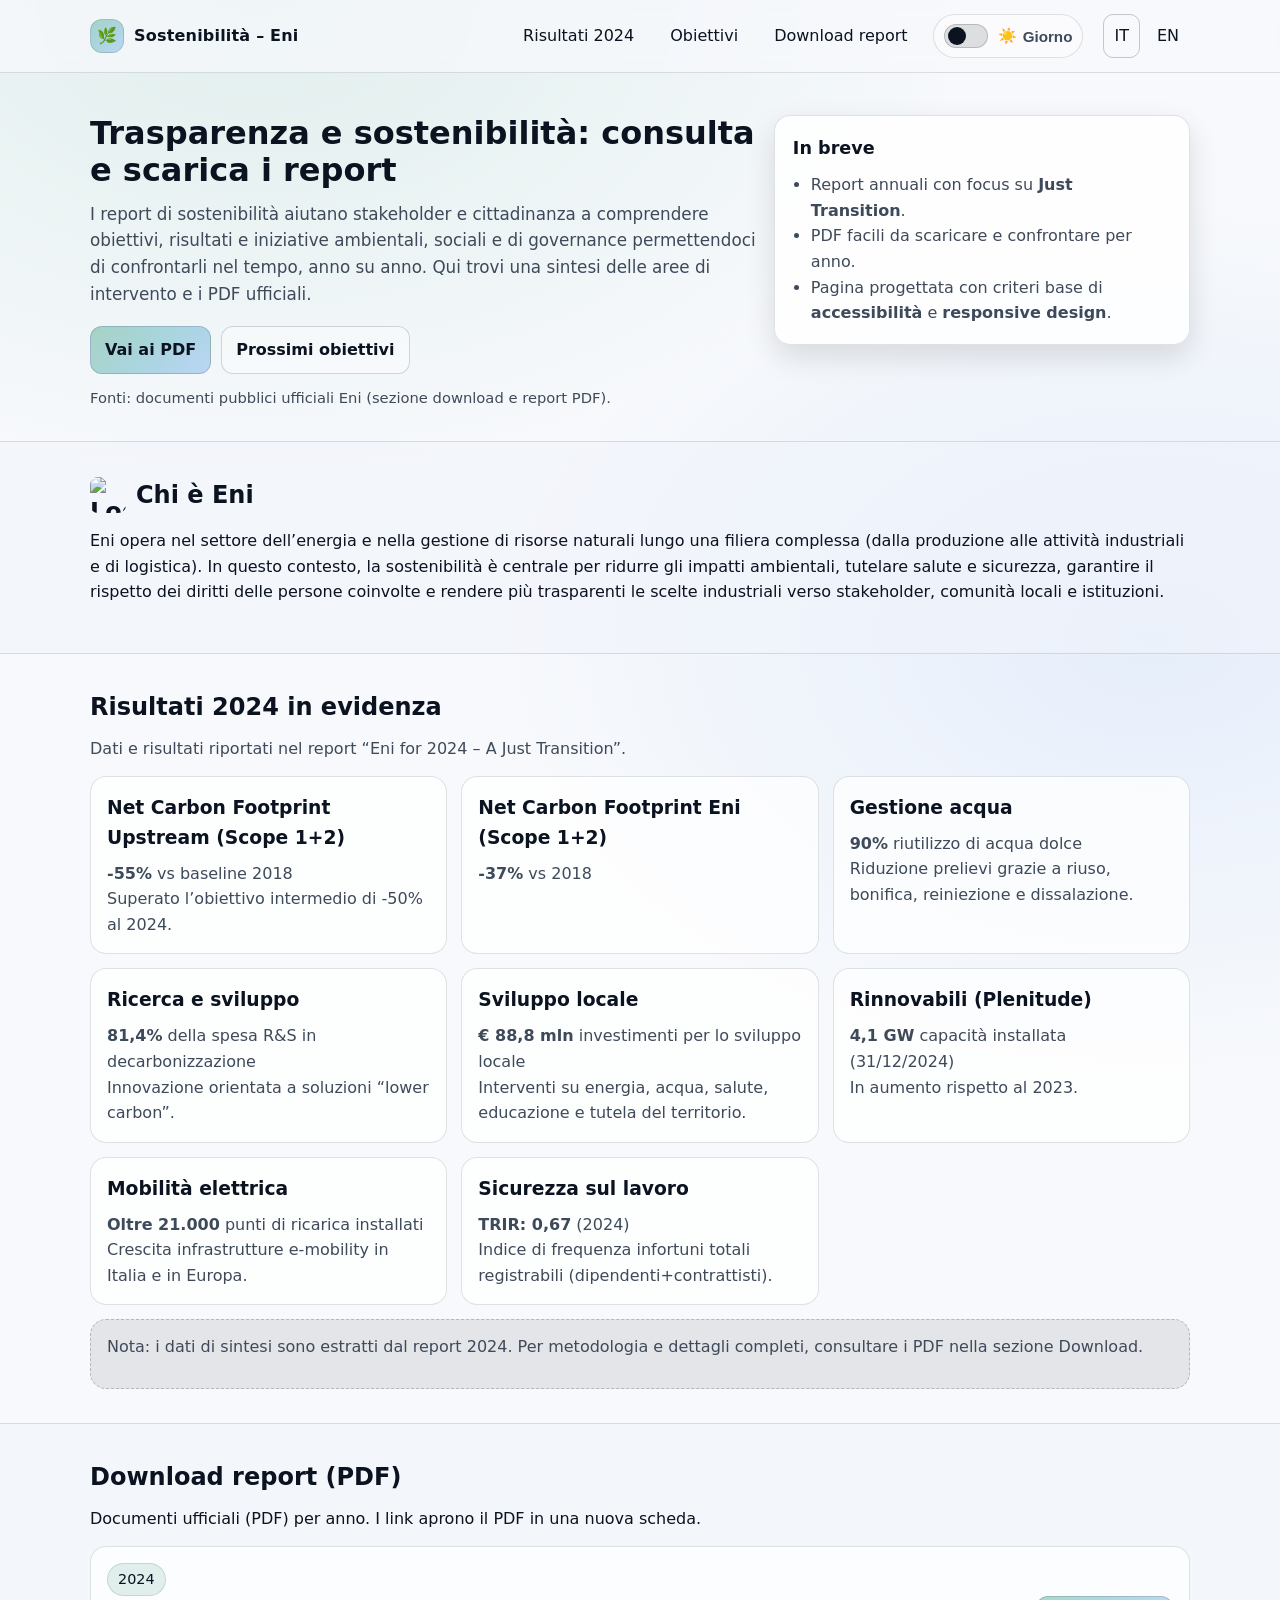
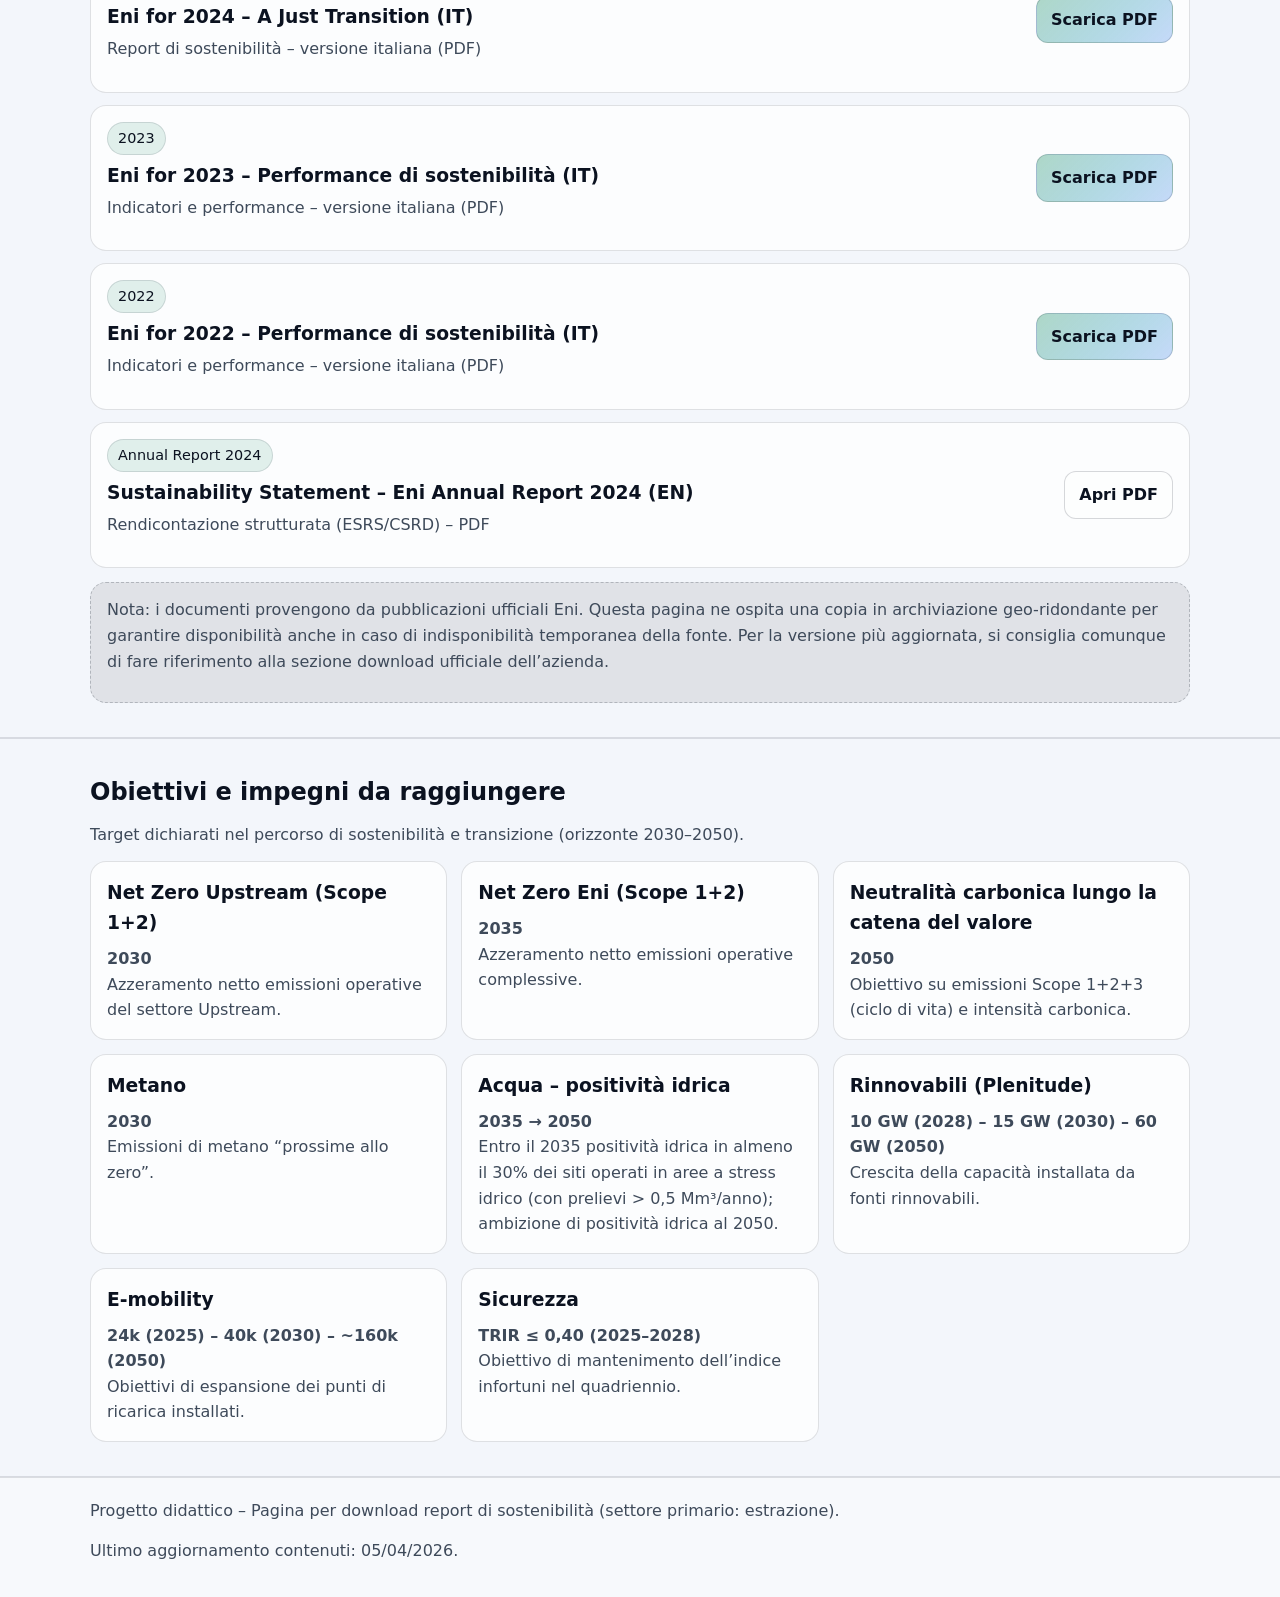
==== index.html @ 9a31310b "Update index.html" ====
<!doctype html>
<html lang="it">
<head>
  <meta charset="utf-8" />
  <meta name="viewport" content="width=device-width, initial-scale=1" />

  <title>Report di sostenibilità – Eni (download)</title>
  <meta name="description" content="Pagina informativa per conoscere le iniziative di sostenibilità e scaricare i report ufficiali (PDF) di Eni." />

  <link rel="stylesheet" href="styles.css" />
</head>

<body>
  <!-- Skip link: comodo per chi naviga da tastiera -->
  <a class="skip-link" href="#main-content">Vai al contenuto principale</a>

  <header class="site-header">
    <div class="container">
      <!-- Logo testuale -->
      <div class="brand" aria-label="Sito report di sostenibilità">
        <span class="brand__mark" aria-hidden="true">🌿</span>
        <span class="brand__name">Sostenibilità – Eni</span>
      </div>

      <!-- NavBar principale -->
      <nav class="nav" aria-label="Navigazione principale">
        <a href="#risultati-2024">Risultati 2024</a>
        <a href="#obiettivi">Obiettivi</a>
        <a href="#download">Download report</a>

        <!-- Theme switch (Day/Night) -->
        <button class="theme-switch"
                type="button"
                role="switch"
                aria-checked="false"
                aria-label="Attiva modalità scura">
          <span class="theme-switch__track" aria-hidden="true">
            <span class="theme-switch__thumb" aria-hidden="true"></span>
          </span>
          <span class="theme-switch__text">
            <span class="theme-switch__icon" aria-hidden="true">☀️</span>
            <span class="theme-switch__label">Giorno</span>
          </span>
        </button>

        <!-- Selettore lingua (hash aggiunto via JS) -->
        <span class="lang" aria-label="Selettore lingua">
          <a class="lang__link" href="index.html" lang="it" aria-current="page">IT</a>
          <a class="lang__link" href="en.html" lang="en">EN</a>
        </span>
      </nav>
    </div>
  </header>

  <main id="main-content">
    <!-- HERO: messaggio chiave + invito all’azione -->
    <section class="hero">
      <div class="container hero__grid">
        <div>
          <h1>Trasparenza e sostenibilità: consulta e scarica i report</h1>
          <p class="lead">
            I report di sostenibilità aiutano stakeholder e cittadinanza a comprendere obiettivi, risultati e
            iniziative ambientali, sociali e di governance permettendoci di confrontarli nel tempo, anno su anno.
            Qui trovi una sintesi delle aree di intervento e i PDF ufficiali.
          </p>

          <div class="hero__cta">
            <a class="button" href="#download">Vai ai PDF</a>
            <a class="button button--ghost" href="#obiettivi">Prossimi obiettivi</a>
          </div>

          <p class="fineprint">
            Fonti: documenti pubblici ufficiali Eni (sezione download e report PDF).
          </p>
        </div>

        <!-- Box di "highlight" con info sintetiche -->
        <aside class="hero__card" aria-label="In breve">
          <h2 class="h3">In breve</h2>
          <ul class="bullets">
            <li>Report annuali con focus su <strong>Just Transition</strong>.</li>
            <li>PDF facili da scaricare e confrontare per anno.</li>
            <li>Pagina progettata con criteri base di <strong>accessibilità</strong> e <strong>responsive design</strong>.</li>
          </ul>
        </aside>
      </div>
    </section>

    <!-- Sezione contesto -->
    <section id="contesto" class="section section--alt">
      <div class="container">
        <h2 class="section-title">
          <img class="eni-logo" src="https://sareport.blob.core.windows.net/reports/eni-logo.png" alt="Logo Eni" width="36" height="36" />
          <span>Chi è Eni</span>
        </h2>
        <p>
          Eni opera nel settore dell’energia e nella gestione di risorse naturali lungo una filiera complessa
          (dalla produzione alle attività industriali e di logistica). In questo contesto, la sostenibilità è
          centrale per ridurre gli impatti ambientali, tutelare salute e sicurezza, garantire il rispetto dei
          diritti delle persone coinvolte e rendere più trasparenti le scelte industriali verso stakeholder,
          comunità locali e istituzioni.
        </p>
      </div>
    </section>

    <!-- RISULTATI 2024 -->
    <section id="risultati-2024" class="section">
      <div class="container">
        <h2>Risultati 2024 in evidenza</h2>
        <p class="muted">
          Dati e risultati riportati nel report “Eni for 2024 – A Just Transition”.
        </p>

        <div class="grid">
          <article class="card">
            <h3>Net Carbon Footprint Upstream (Scope 1+2)</h3>
            <p><strong>-55%</strong> vs baseline 2018</p>
            <p class="muted">Superato l’obiettivo intermedio di -50% al 2024.</p>
          </article>

          <article class="card">
            <h3>Net Carbon Footprint Eni (Scope 1+2)</h3>
            <p><strong>-37%</strong> vs 2018</p>
          </article>

          <article class="card">
            <h3>Gestione acqua</h3>
            <p><strong>90%</strong> riutilizzo di acqua dolce</p>
            <p class="muted">Riduzione prelievi grazie a riuso, bonifica, reiniezione e dissalazione.</p>
          </article>

          <article class="card">
            <h3>Ricerca e sviluppo</h3>
            <p><strong>81,4%</strong> della spesa R&amp;S in decarbonizzazione</p>
            <p class="muted">Innovazione orientata a soluzioni “lower carbon”.</p>
          </article>

          <article class="card">
            <h3>Sviluppo locale</h3>
            <p><strong>€ 88,8 mln</strong> investimenti per lo sviluppo locale</p>
            <p class="muted">Interventi su energia, acqua, salute, educazione e tutela del territorio.</p>
          </article>

          <article class="card">
            <h3>Rinnovabili (Plenitude)</h3>
            <p><strong>4,1 GW</strong> capacità installata (31/12/2024)</p>
            <p class="muted">In aumento rispetto al 2023.</p>
          </article>

          <article class="card">
            <h3>Mobilità elettrica</h3>
            <p><strong>Oltre 21.000</strong> punti di ricarica installati</p>
            <p class="muted">Crescita infrastrutture e-mobility in Italia e in Europa.</p>
          </article>

          <article class="card">
            <h3>Sicurezza sul lavoro</h3>
            <p><strong>TRIR: 0,67</strong> (2024)</p>
            <p class="muted">Indice di frequenza infortuni totali registrabili (dipendenti+contrattisti).</p>
          </article>
        </div>

        <div class="note" role="note" aria-label="Nota fonte dati">
          <p>
            Nota: i dati di sintesi sono estratti dal report 2024. Per metodologia e dettagli completi, consultare i PDF nella sezione Download.
          </p>
        </div>
      </div>
    </section>

    <!-- DOWNLOAD -->
    <section id="download" class="section section--alt">
      <div class="container">
        <h2>Download report (PDF)</h2>
        <p>
          Documenti ufficiali (PDF) per anno. I link aprono il PDF in una nuova scheda.
        </p>

        <div class="downloads">
          <div class="download-item">
            <div class="download-item__meta">
              <span class="tag">2024</span>
              <h3>Eni for 2024 – A Just Transition (IT)</h3>
              <p class="muted">Report di sostenibilità – versione italiana (PDF)</p>
            </div>
            <a class="button" target="_blank" rel="noopener"
               aria-label="Scarica PDF: Eni for 2024 – A Just Transition (si apre in una nuova scheda)"
               href="https://sareport.blob.core.windows.net/reports/eni-for-2024-just-transition-ita.pdf">
              Scarica PDF
            </a>
          </div>

          <div class="download-item">
            <div class="download-item__meta">
              <span class="tag">2023</span>
              <h3>Eni for 2023 – Performance di sostenibilità (IT)</h3>
              <p class="muted">Indicatori e performance – versione italiana (PDF)</p>
            </div>
            <a class="button" target="_blank" rel="noopener"
               aria-label="Scarica PDF: Eni for 2023 – Performance di sostenibilità (si apre in una nuova scheda)"
               href="https://sareport.blob.core.windows.net/reports/eni-for-2023-performance-sostenibilita-ita.pdf">
              Scarica PDF
            </a>
          </div>

          <div class="download-item">
            <div class="download-item__meta">
              <span class="tag">2022</span>
              <h3>Eni for 2022 – Performance di sostenibilità (IT)</h3>
              <p class="muted">Indicatori e performance – versione italiana (PDF)</p>
            </div>
            <a class="button" target="_blank" rel="noopener"
               aria-label="Scarica PDF: Eni for 2022 – Performance di sostenibilità (si apre in una nuova scheda)"
               href="https://sareport.blob.core.windows.net/reports/eni-for-2022-performance-sostenibilita-ita-stampa.pdf">
              Scarica PDF
            </a>
          </div>

          <div class="download-item">
            <div class="download-item__meta">
              <span class="tag">Annual Report 2024</span>
              <h3>Sustainability Statement – Eni Annual Report 2024 (EN)</h3>
              <p class="muted">Rendicontazione strutturata (ESRS/CSRD) – PDF</p>
            </div>
            <a class="button button--ghost" target="_blank" rel="noopener"
               aria-label="Apri PDF: Sustainability Statement – Eni Annual Report 2024 (si apre in una nuova scheda)"
               href="https://sareport.blob.core.windows.net/reports/sustainability-eni-ar24.pdf">
              Apri PDF
            </a>
          </div>
        </div>

        <div class="note" role="note" aria-label="Nota sui documenti">
          <p>
            Nota: i documenti provengono da pubblicazioni ufficiali Eni. Questa pagina ne ospita una copia in archiviazione geo-ridondante
            per garantire disponibilità anche in caso di indisponibilità temporanea della fonte. Per la versione più aggiornata,
            si consiglia comunque di fare riferimento alla sezione download ufficiale dell’azienda.
          </p>
        </div>
      </div>
    </section>

    <!-- OBIETTIVI -->
    <section id="obiettivi" class="section section--alt">
      <div class="container">
        <h2>Obiettivi e impegni da raggiungere</h2>
        <p class="muted">
          Target dichiarati nel percorso di sostenibilità e transizione (orizzonte 2030–2050).
        </p>

        <div class="grid">
          <article class="card">
            <h3>Net Zero Upstream (Scope 1+2)</h3>
            <p><strong>2030</strong></p>
            <p class="muted">Azzeramento netto emissioni operative del settore Upstream.</p>
          </article>

          <article class="card">
            <h3>Net Zero Eni (Scope 1+2)</h3>
            <p><strong>2035</strong></p>
            <p class="muted">Azzeramento netto emissioni operative complessive.</p>
          </article>

          <article class="card">
            <h3>Neutralità carbonica lungo la catena del valore</h3>
            <p><strong>2050</strong></p>
            <p class="muted">Obiettivo su emissioni Scope 1+2+3 (ciclo di vita) e intensità carbonica.</p>
          </article>

          <article class="card">
            <h3>Metano</h3>
            <p><strong>2030</strong></p>
            <p class="muted">Emissioni di metano “prossime allo zero”.</p>
          </article>

          <article class="card">
            <h3>Acqua – positività idrica</h3>
            <p><strong>2035 → 2050</strong></p>
            <p class="muted">
              Entro il 2035 positività idrica in almeno il 30% dei siti operati in aree a stress idrico (con prelievi &gt; 0,5 Mm³/anno);
              ambizione di positività idrica al 2050.
            </p>
          </article>

          <article class="card">
            <h3>Rinnovabili (Plenitude)</h3>
            <p><strong>10 GW (2028) – 15 GW (2030) – 60 GW (2050)</strong></p>
            <p class="muted">Crescita della capacità installata da fonti rinnovabili.</p>
          </article>

          <article class="card">
            <h3>E-mobility</h3>
            <p><strong>24k (2025) – 40k (2030) – ~160k (2050)</strong></p>
            <p class="muted">Obiettivi di espansione dei punti di ricarica installati.</p>
          </article>

          <article class="card">
            <h3>Sicurezza</h3>
            <p><strong>TRIR ≤ 0,40 (2025–2028)</strong></p>
            <p class="muted">Obiettivo di mantenimento dell’indice infortuni nel quadriennio.</p>
          </article>
        </div>
      </div>
    </section>
  </main>

  <footer class="site-footer">
    <div class="container">
      <p>
        Progetto didattico – Pagina per download report di sostenibilità (settore primario: estrazione).
      </p>
      <p class="muted">
        Ultimo aggiornamento contenuti: 05/04/2026.
      </p>
    </div>
  </footer>

  <script>
    (function () {
      /* Keep same section when switching language */
      const hash = window.location.hash || "";
      const it = document.querySelector('.lang__link[lang="it"]');
      const en = document.querySelector('.lang__link[lang="en"]');
      if (it) it.href = "index.html" + hash;
      if (en) en.href = "en.html" + hash;

      /* Theme switch: system + override + persistence */
      const STORAGE_KEY = "theme";
      const root = document.documentElement;
      const btn = document.querySelector(".theme-switch");

      function prefersDark() {
        return window.matchMedia && window.matchMedia("(prefers-color-scheme: dark)").matches;
      }

      function setUI(isDark){
        if (!btn) return;
        btn.setAttribute("aria-checked", String(isDark));
        btn.setAttribute("aria-label", isDark ? "Attiva modalità chiara" : "Attiva modalità scura");
        const label = btn.querySelector(".theme-switch__label");
        const icon = btn.querySelector(".theme-switch__icon");
        if (label) label.textContent = isDark ? "Notte" : "Giorno";
        if (icon) icon.textContent = isDark ? "🌙" : "☀️";
      }

      function apply(theme){
        const isDark = theme === "dark";
        if (isDark) root.setAttribute("data-theme", "dark");
        else root.removeAttribute("data-theme");
        setUI(isDark);
      }

      const saved = localStorage.getItem(STORAGE_KEY);
      const initial = saved ? saved : (prefersDark() ? "dark" : "light");
      apply(initial);

      if (btn) {
        btn.addEventListener("click", function () {
          const nowDark = root.getAttribute("data-theme") === "dark";
          const next = nowDark ? "light" : "dark";
          localStorage.setItem(STORAGE_KEY, next);
          apply(next);
        });
      }

      if (window.matchMedia) {
        window.matchMedia("(prefers-color-scheme: dark)").addEventListener("change", () => {
          const manual = localStorage.getItem(STORAGE_KEY);
          if (!manual) apply(prefersDark() ? "dark" : "light");
        });
      }
    })();
  </script>
</body>
</html>
---- styles.css ----
/* =========================
   THEME TOKENS (LIGHT default)
   ========================= */
:root{
  /* Light theme */
  --bg: #f7f9fc;
  --panel: #ffffff;
  --panel-2: #f1f5fb;
  --text: #0b1220;
  --muted: #3e4a5a;
  --brand: #1b8f63;
  --brand-2: #1f6feb;
  --border: rgba(11,18,32,0.12);

  --radius: 16px;
  --shadow: 0 12px 30px rgba(0,0,0,0.12);
  --max: 1100px;

  color-scheme: light;
}

/* Dark theme override */
html[data-theme="dark"]{
  --bg: #0b0f14;
  --panel: #111825;
  --panel-2: #0f1520;
  --text: #e9eef5;
  --muted: #b7c2d0;
  --brand: #7ee2b8;
  --brand-2: #69b3ff;
  --border: rgba(255,255,255,0.10);

  --shadow: 0 12px 30px rgba(0,0,0,0.35);

  color-scheme: dark;
}

*{ box-sizing: border-box; }

html, body{
  margin: 0;
  padding: 0;
}

body{
  font-family: system-ui, -apple-system, Segoe UI, Roboto, Helvetica, Arial, "Apple Color Emoji","Segoe UI Emoji";
  background:
    radial-gradient(1200px 800px at 20% 0%, rgba(27,143,99,0.10), transparent 60%),
    radial-gradient(1200px 800px at 90% 20%, rgba(31,111,235,0.08), transparent 55%),
    var(--bg);
  color: var(--text);
  line-height: 1.6;
}

/* Dark-specific background */
html[data-theme="dark"] body{
  background:
    radial-gradient(1200px 800px at 20% 0%, rgba(126,226,184,0.12), transparent 60%),
    radial-gradient(1200px 800px at 90% 20%, rgba(105,179,255,0.10), transparent 55%),
    var(--bg);
}

a{
  color: inherit;
  text-decoration: none;
}

a:hover{
  text-decoration: underline;
}

/* Contenitore per centrare e dare respiro */
.container{
  width: min(100% - 32px, var(--max));
  margin: 0 auto;
}

/* =========================
   SKIP LINK
   ========================= */
.skip-link{
  position: absolute;
  left: -999px;
  top: 12px;
  background: var(--text);
  color: #000;
  padding: 10px 12px;
  border-radius: 10px;
  z-index: 9999;
}

.skip-link:focus{
  left: 12px;
}

/* =========================
   HEADER / NAV
   ========================= */
.site-header{
  position: sticky;
  top: 0;
  backdrop-filter: blur(10px);
  background: color-mix(in srgb, var(--bg) 72%, transparent);
  border-bottom: 1px solid var(--border);
  z-index: 10;
}

.site-header .container{
  display: flex;
  align-items: center;
  justify-content: space-between;
  padding: 14px 0;
  gap: 16px;
}

.brand{
  display: inline-flex;
  align-items: center;
  gap: 10px;
  font-weight: 700;
  letter-spacing: 0.2px;
}

.brand__mark{
  display: grid;
  place-items: center;
  width: 34px;
  height: 34px;
  border-radius: 12px;
  background: linear-gradient(
    135deg,
    color-mix(in srgb, var(--brand) 35%, transparent),
    color-mix(in srgb, var(--brand-2) 25%, transparent)
  );
  border: 1px solid var(--border);
}

.nav{
  display: flex;
  gap: 14px;
  flex-wrap: wrap;
  align-items: center;
}

.nav a{
  padding: 8px 10px;
  border-radius: 10px;
  border: 1px solid transparent;
}

.nav a:focus,
.nav a:hover{
  border-color: var(--border);
  text-decoration: none;
}

/* =========================
   LANGUAGE SWITCH (IT/EN)
   ========================= */
.lang{
  display: inline-flex;
  gap: 6px;
  margin-left: 6px;
}

.lang__link{
  padding: 8px 10px;
  border-radius: 10px;
  border: 1px solid transparent;
  text-decoration: none;
}

.lang__link:hover,
.lang__link:focus-visible{
  border-color: color-mix(in srgb, var(--text) 18%, transparent);
  text-decoration: none;
}

.lang__link[aria-current="page"]{
  border-color: color-mix(in srgb, var(--text) 22%, transparent);
}

/* =========================
   SECTION TITLE + ENI LOGO
   ========================= */
.section-title{
  display: inline-flex;
  align-items: center;
  gap: 10px;
}

.eni-logo{
  display: inline-block;
  width: 36px;
  height: 36px;
  object-fit: contain;
  border-radius: 8px; /* opzionale */
}

/* =========================
   HERO
   ========================= */
.hero{
  padding: 42px 0 18px;
}

.hero__grid{
  display: grid;
  gap: 18px;
  grid-template-columns: 1.6fr 1fr;
  align-items: start;
}

h1{
  font-size: clamp(1.8rem, 2.5vw, 2.5rem);
  line-height: 1.15;
  margin: 0 0 12px;
}

.lead{
  color: var(--muted);
  margin: 0 0 18px;
  font-size: 1.05rem;
}

.hero__cta{
  display: flex;
  gap: 10px;
  flex-wrap: wrap;
  margin: 0 0 12px;
}

.hero__card{
  background: color-mix(in srgb, var(--panel) 84%, transparent);
  border: 1px solid var(--border);
  border-radius: var(--radius);
  box-shadow: var(--shadow);
  padding: 18px;
}

.h3{
  font-size: 1.1rem;
  margin: 0 0 10px;
}

.bullets{
  margin: 0;
  padding-left: 18px;
  color: var(--muted);
}

.fineprint{
  color: var(--muted);
  font-size: 0.92rem;
}

/* =========================
   SEZIONI / GRIGLIE
   ========================= */
.section{
  padding: 34px 0;
}

.section--alt{
  background: color-mix(in srgb, var(--panel-2) 55%, transparent);
  border-top: 1px solid var(--border);
  border-bottom: 1px solid var(--border);
}

h2{
  margin: 0 0 10px;
  font-size: 1.5rem;
}

p{
  margin: 0 0 14px;
}

.grid{
  display: grid;
  gap: 14px;
  grid-template-columns: repeat(3, 1fr);
  margin-top: 14px;
}

.card{
  border-radius: var(--radius);
  border: 1px solid var(--border);
  background: color-mix(in srgb, var(--panel) 72%, transparent);
  padding: 16px;
}

.card h3{
  margin: 0 0 8px;
}

.card p{
  color: var(--muted);
  margin: 0;
}

/* =========================
   DOWNLOAD LIST
   ========================= */
.downloads{
  display: grid;
  gap: 12px;
  margin-top: 14px;
}

.download-item{
  display: flex;
  gap: 14px;
  justify-content: space-between;
  align-items: center;
  padding: 16px;
  border-radius: var(--radius);
  border: 1px solid var(--border);
  background: color-mix(in srgb, var(--panel) 72%, transparent);
}

.download-item__meta h3{
  margin: 6px 0 4px;
}

.muted{
  color: var(--muted);
}

.tag{
  display: inline-flex;
  align-items: center;
  padding: 4px 10px;
  border-radius: 999px;
  border: 1px solid var(--border);
  background: color-mix(in srgb, var(--brand) 12%, transparent);
  color: var(--text);
  font-size: 0.9rem;
}

.note{
  margin-top: 14px;
  padding: 14px 16px;
  border-radius: var(--radius);
  border: 1px dashed color-mix(in srgb, var(--text) 22%, transparent);
  color: var(--muted);
  background: color-mix(in srgb, #000 8%, transparent);
}

/* =========================
   BOTTONI
   ========================= */
.button{
  display: inline-flex;
  align-items: center;
  justify-content: center;
  padding: 10px 14px;
  border-radius: 12px;
  border: 1px solid color-mix(in srgb, var(--text) 16%, transparent);
  background: linear-gradient(
    135deg,
    color-mix(in srgb, var(--brand) 35%, transparent),
    color-mix(in srgb, var(--brand-2) 25%, transparent)
  );
  font-weight: 650;
  text-decoration: none;
}

.button:hover{
  text-decoration: none;
  border-color: color-mix(in srgb, var(--text) 28%, transparent);
}

.button--ghost{
  background: color-mix(in srgb, var(--panel) 40%, transparent);
}

/* =========================
   FOOTER
   ========================= */
.site-footer{
  border-top: 1px solid var(--border);
  padding: 20px 0;
  color: var(--muted);
}

/* =========================
   THEME SWITCH (Day/Night)
   ========================= */
.theme-switch{
  display: inline-flex;
  align-items: center;
  gap: 10px;
  padding: 6px 10px;
  border-radius: 999px;
  border: 1px solid var(--border);
  background: color-mix(in srgb, var(--panel) 45%, transparent);
  color: var(--text);
  cursor: pointer;
  user-select: none;
}

.theme-switch__track{
  width: 44px;
  height: 24px;
  border-radius: 999px;
  border: 1px solid color-mix(in srgb, var(--text) 18%, transparent);
  background: color-mix(in srgb, #000 12%, transparent);
  position: relative;
  flex: 0 0 auto;
}

.theme-switch__thumb{
  width: 18px;
  height: 18px;
  border-radius: 999px;
  position: absolute;
  top: 50%;
  left: 3px;
  transform: translateY(-50%);
  background: var(--text);
  transition: transform 180ms ease;
}

.theme-switch__text{
  display: inline-flex;
  align-items: center;
  gap: 6px;
  font-weight: 650;
  font-size: 0.95rem;
  white-space: nowrap;
}

.theme-switch__label{
  color: var(--muted);
}

/* Checked (Dark mode ON) */
.theme-switch[aria-checked="true"] .theme-switch__thumb{
  transform: translate(20px, -50%);
}

/* Focus ring */
.theme-switch:focus-visible{
  outline: 3px solid color-mix(in srgb, var(--brand) 60%, transparent);
  outline-offset: 3px;
}

/* =========================
   WCAG PATCH (AA / 2.2)
   ========================= */

/* Link riconoscibili nel testo (non solo al passaggio mouse) */
main a:not(.button):not(.brand):not(.nav a):not(.lang__link) {
  text-decoration: underline;
  text-underline-offset: 0.18em;
  text-decoration-thickness: 0.12em;
}

main a:not(.button):not(.brand):not(.nav a):not(.lang__link):hover {
  text-decoration-thickness: 0.16em;
}

/* Focus visibile e coerente: usa focus-visible */
:where(a, button, input, select, textarea, summary, [tabindex]:not([tabindex="-1"])):focus {
  outline: none;
}

:where(a, button, input, select, textarea, summary, [tabindex]:not([tabindex="-1"])):focus-visible {
  outline: 3px solid color-mix(in srgb, var(--brand) 70%, transparent);
  outline-offset: 3px;
}

.button:focus-visible,
.nav a:focus-visible,
.lang__link:focus-visible{
  outline-offset: 4px;
}

/* Navbar: hover/focus più evidente */
.nav a:hover,
.nav a:focus-visible{
  border-color: color-mix(in srgb, var(--text) 22%, transparent);
}

/* Skip link: più robusto sopra lo sticky header */
.skip-link:focus-visible{
  left: 12px;
  top: 12px;
  outline: 3px solid color-mix(in srgb, var(--brand) 70%, transparent);
  outline-offset: 2px;
}

/* Target size consigliato (WCAG 2.2) */
.nav a,
.button,
.lang__link,
.theme-switch{
  min-height: 44px;
}

/* Link dentro testo muted: resta riconoscibile */
.muted a{
  text-decoration: underline;
}

/* Anchor con header sticky */
section[id]{
  scroll-margin-top: 80px;
}

/* Riduci motion se l’utente lo chiede */
@media (prefers-reduced-motion: reduce){
  html:focus-within{
    scroll-behavior: auto;
  }
  *, *::before, *::after{
    animation-duration: 0.01ms !important;
    animation-iteration-count: 1 !important;
    transition-duration: 0.01ms !important;
  }
  .theme-switch__thumb{
    transition: none !important;
  }
}

/* =========================
   RESPONSIVE (existing)
   ========================= */
@media (max-width: 900px){
  .hero__grid{
    grid-template-columns: 1fr;
  }

  .grid{
    grid-template-columns: 1fr;
  }

  .download-item{
    flex-direction: column;
    align-items: stretch;
  }
}

/* =========================
   MOBILE HEADER TUNING
   ========================= */
@media (max-width: 600px){
  .site-header .container{
    padding: 10px 0;
    gap: 10px;
  }

  /* Brand più compatto */
  .brand__name{
    font-size: 0.98rem;
  }
  .brand__mark{
    width: 30px;
    height: 30px;
    border-radius: 10px;
  }

  /* NAV: una riga scrollabile */
  .nav{
    width: 100%;
    gap: 8px;
    flex-wrap: nowrap;
    overflow-x: auto;
    -webkit-overflow-scrolling: touch;
    padding-bottom: 6px;
  }

  .nav::-webkit-scrollbar{ height: 0; }

  .nav a{
    white-space: nowrap;
    padding: 10px 12px;
    border-radius: 999px;
    background: color-mix(in srgb, var(--panel) 55%, transparent);
    border-color: color-mix(in srgb, var(--text) 10%, transparent);
  }

  /* Switch tema e lingua */
  .theme-switch{
    padding: 6px 10px;
  }
  .theme-switch__text{
    font-size: 0.92rem;
  }

  .lang{
    margin-left: 0;
    gap: 6px;
  }

  .lang__link{
    padding: 10px 12px;
    border-radius: 999px;
    background: color-mix(in srgb, var(--panel) 55%, transparent);
    border-color: color-mix(in srgb, var(--text) 10%, transparent);
  }

  /* Logo sezione "Chi è Eni" più piccolo su mobile */
  .eni-logo{
    width: 30px;
    height: 30px;
  }

  /* Hero più compatta */
  .hero{
    padding: 26px 0 12px;
  }
}
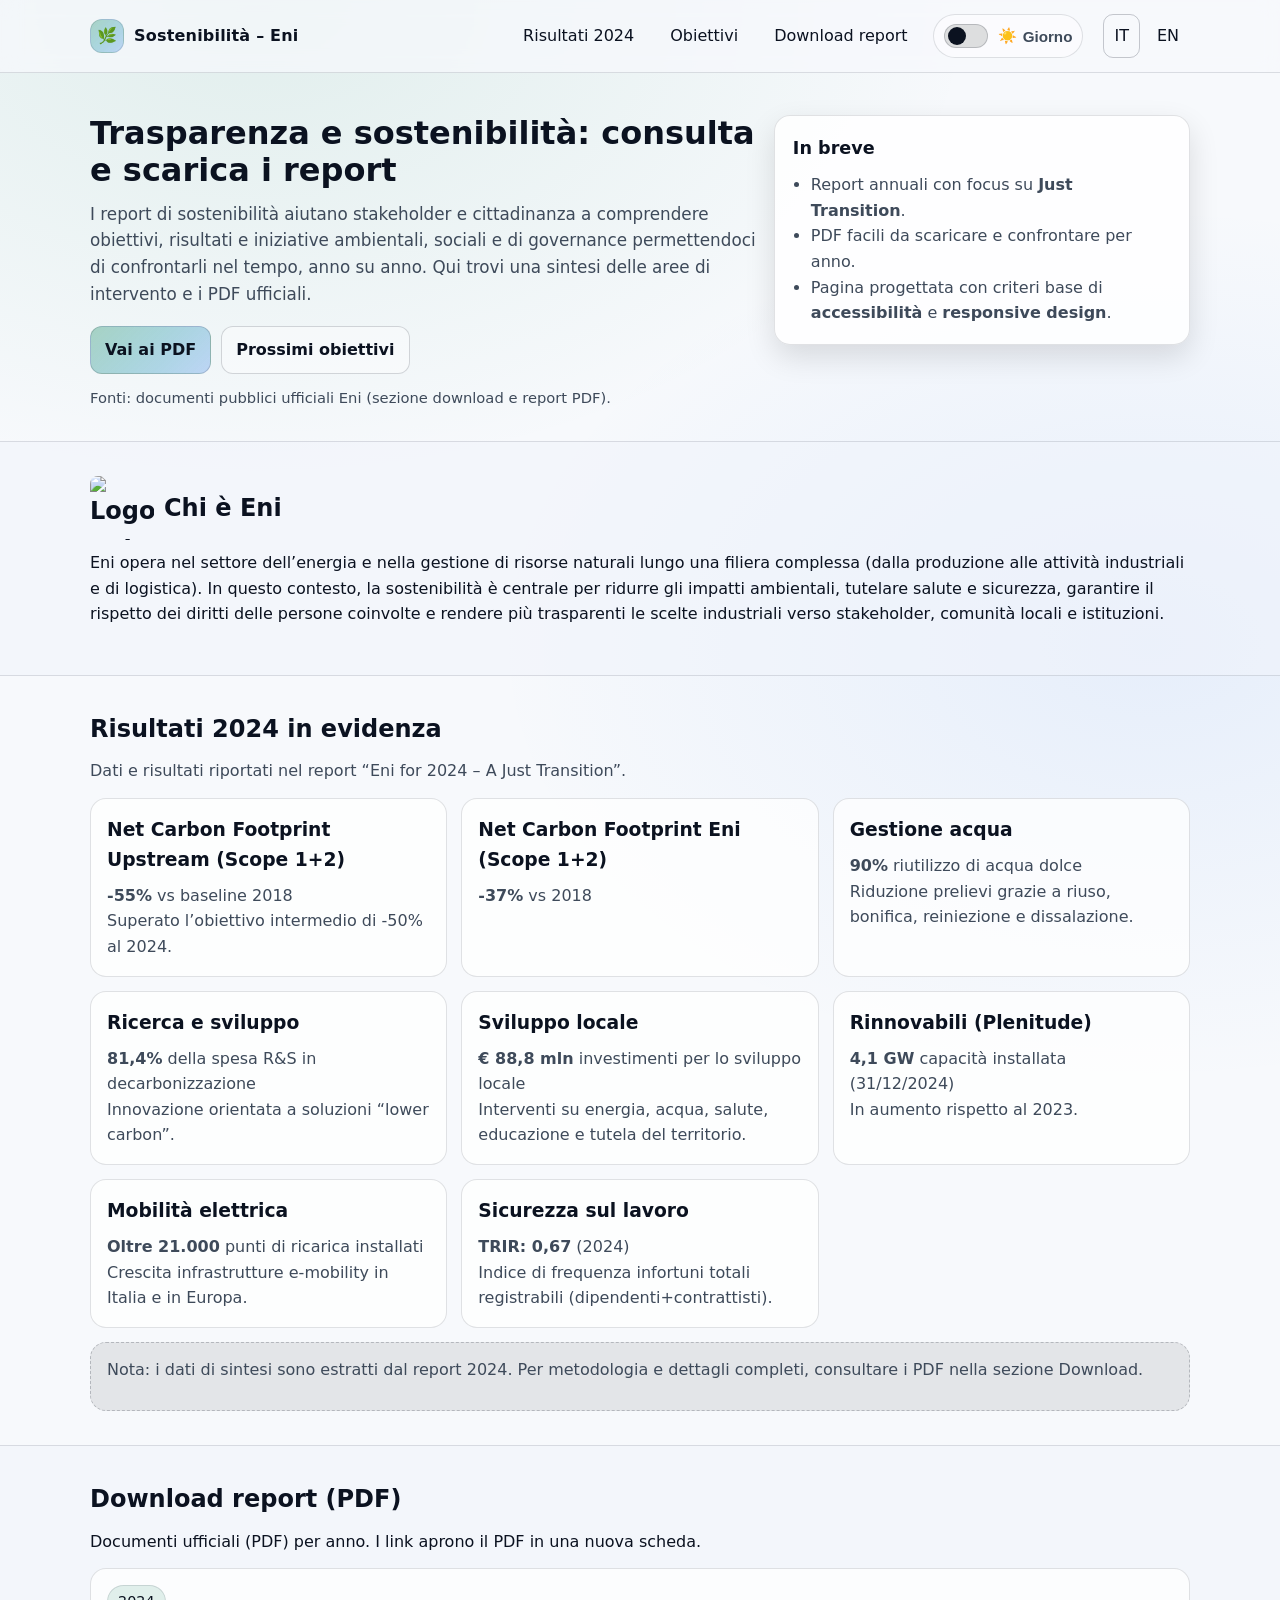
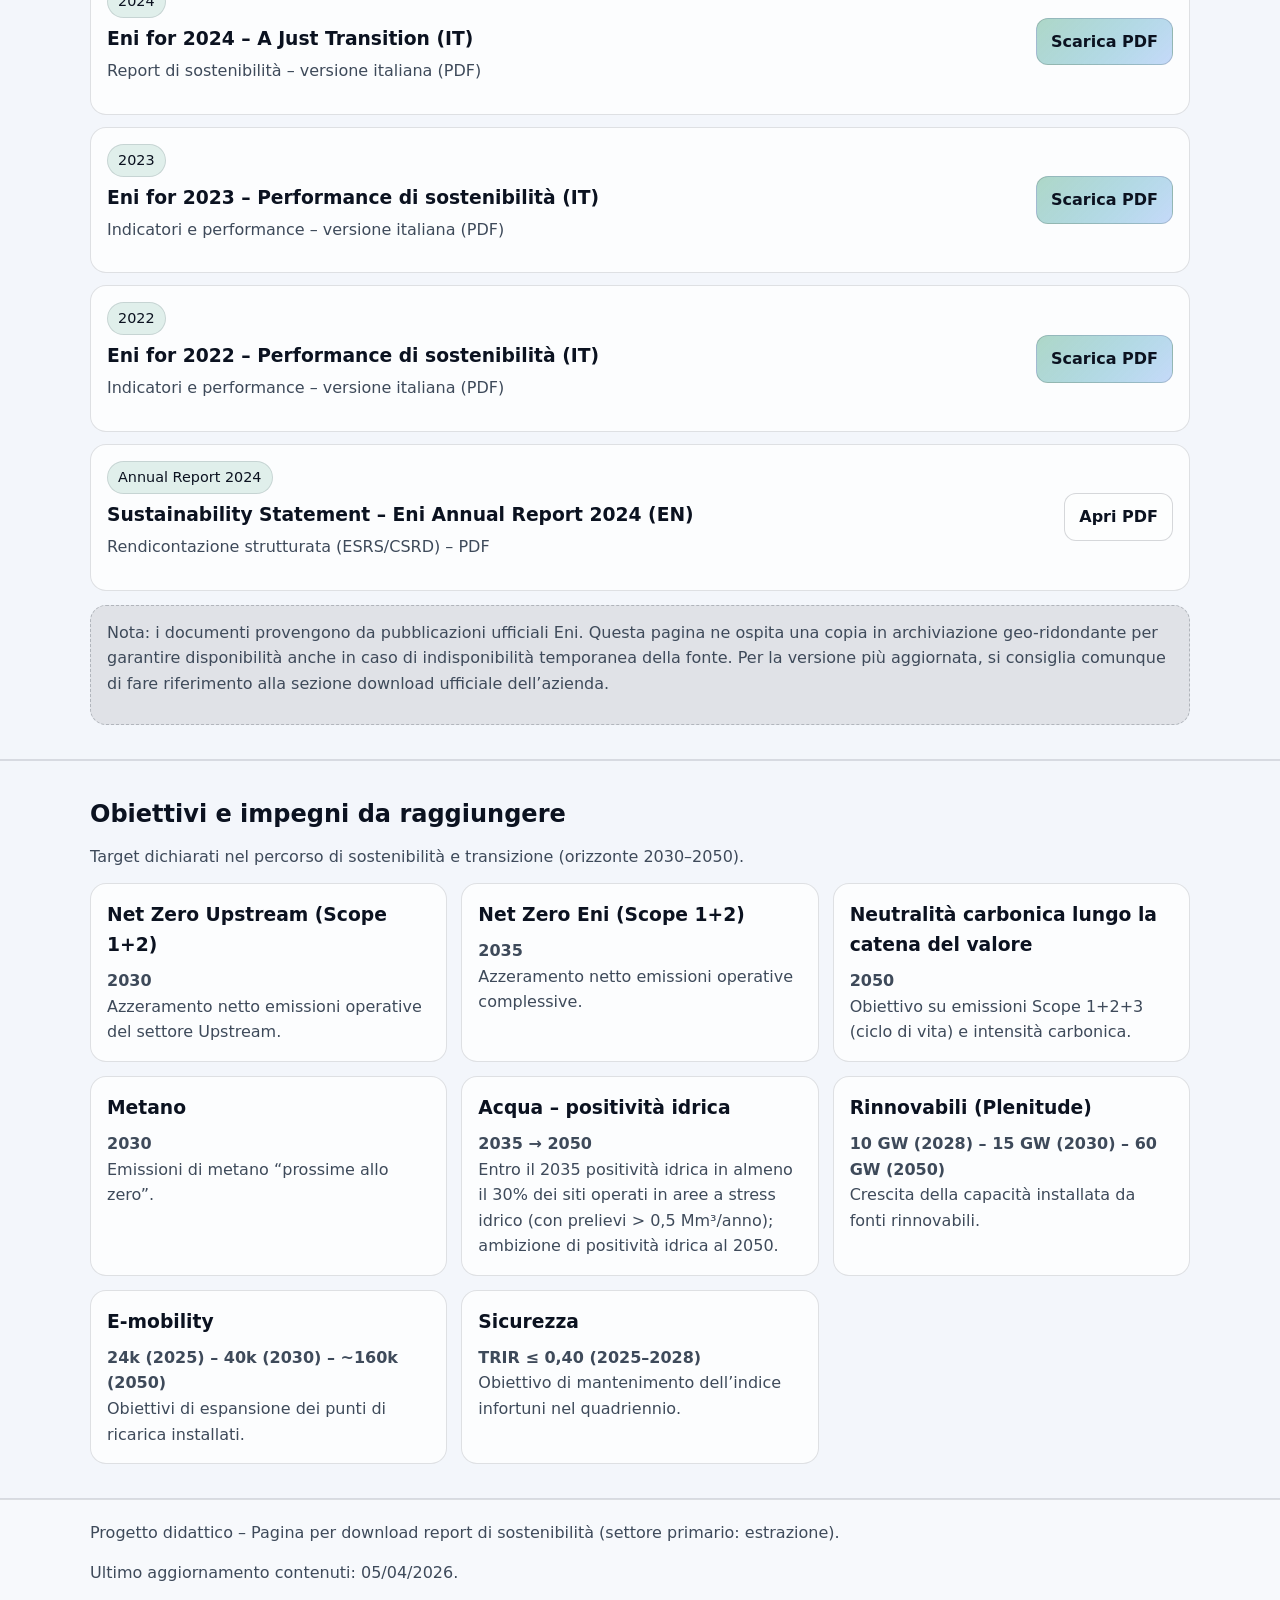
==== commit 748bc86e: "Update index.html" ====
--- a/index.html
+++ b/index.html
@@ -90,7 +90,7 @@
     <section id="contesto" class="section section--alt">
       <div class="container">
         <h2 class="section-title">
-          <img class="eni-logo" src="https://sareport.blob.core.windows.net/reports/eni-logo.png" alt="Logo Eni" width="36" height="36" />
+          <img class="eni-logo" src="https://sareport.blob.core.windows.net/reports/eni-logo.png" alt="Logo Eni" width="64" height="64" />
           <span>Chi è Eni</span>
         </h2>
         <p>
--- a/styles.css
+++ b/styles.css
@@ -191,8 +191,8 @@
 
 .eni-logo{
   display: inline-block;
-  width: 36px;
-  height: 36px;
+  width: 64px;
+  height: 64px;
   object-fit: contain;
   border-radius: 8px; /* opzionale */
 }
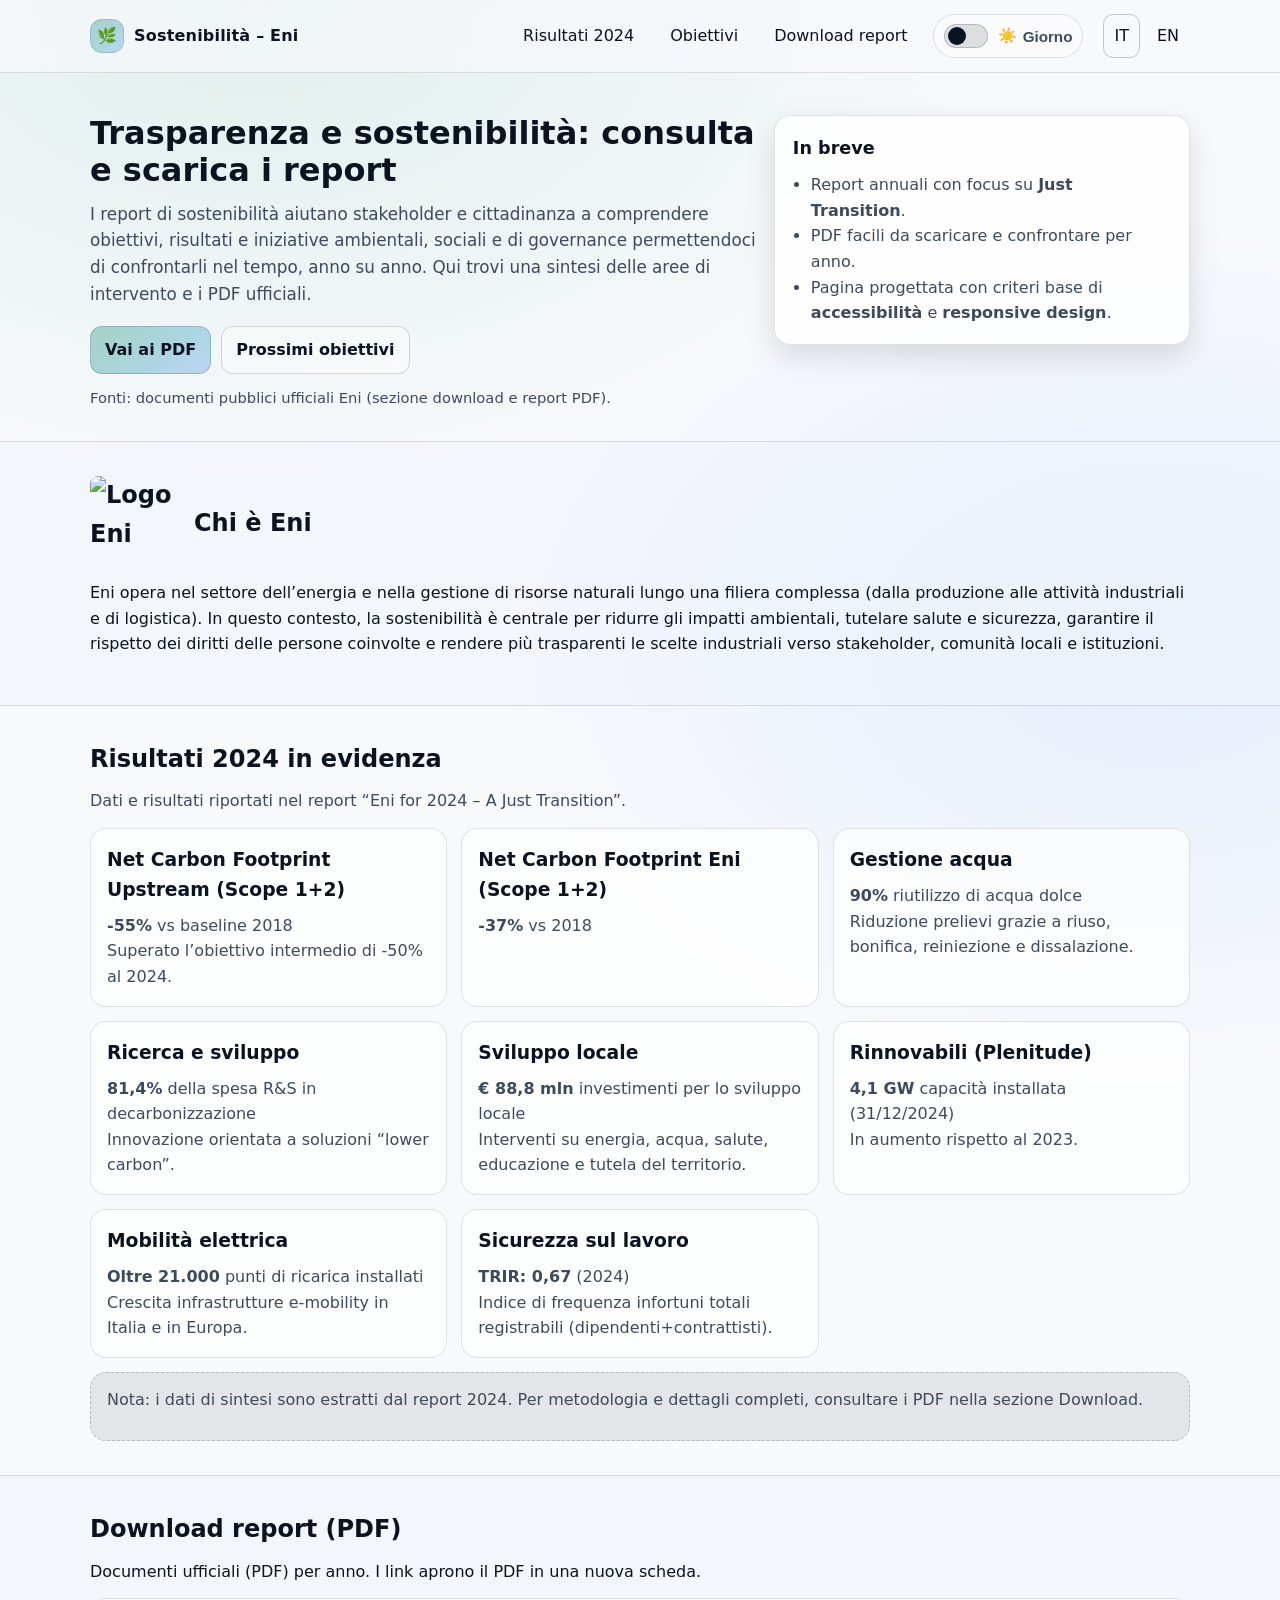
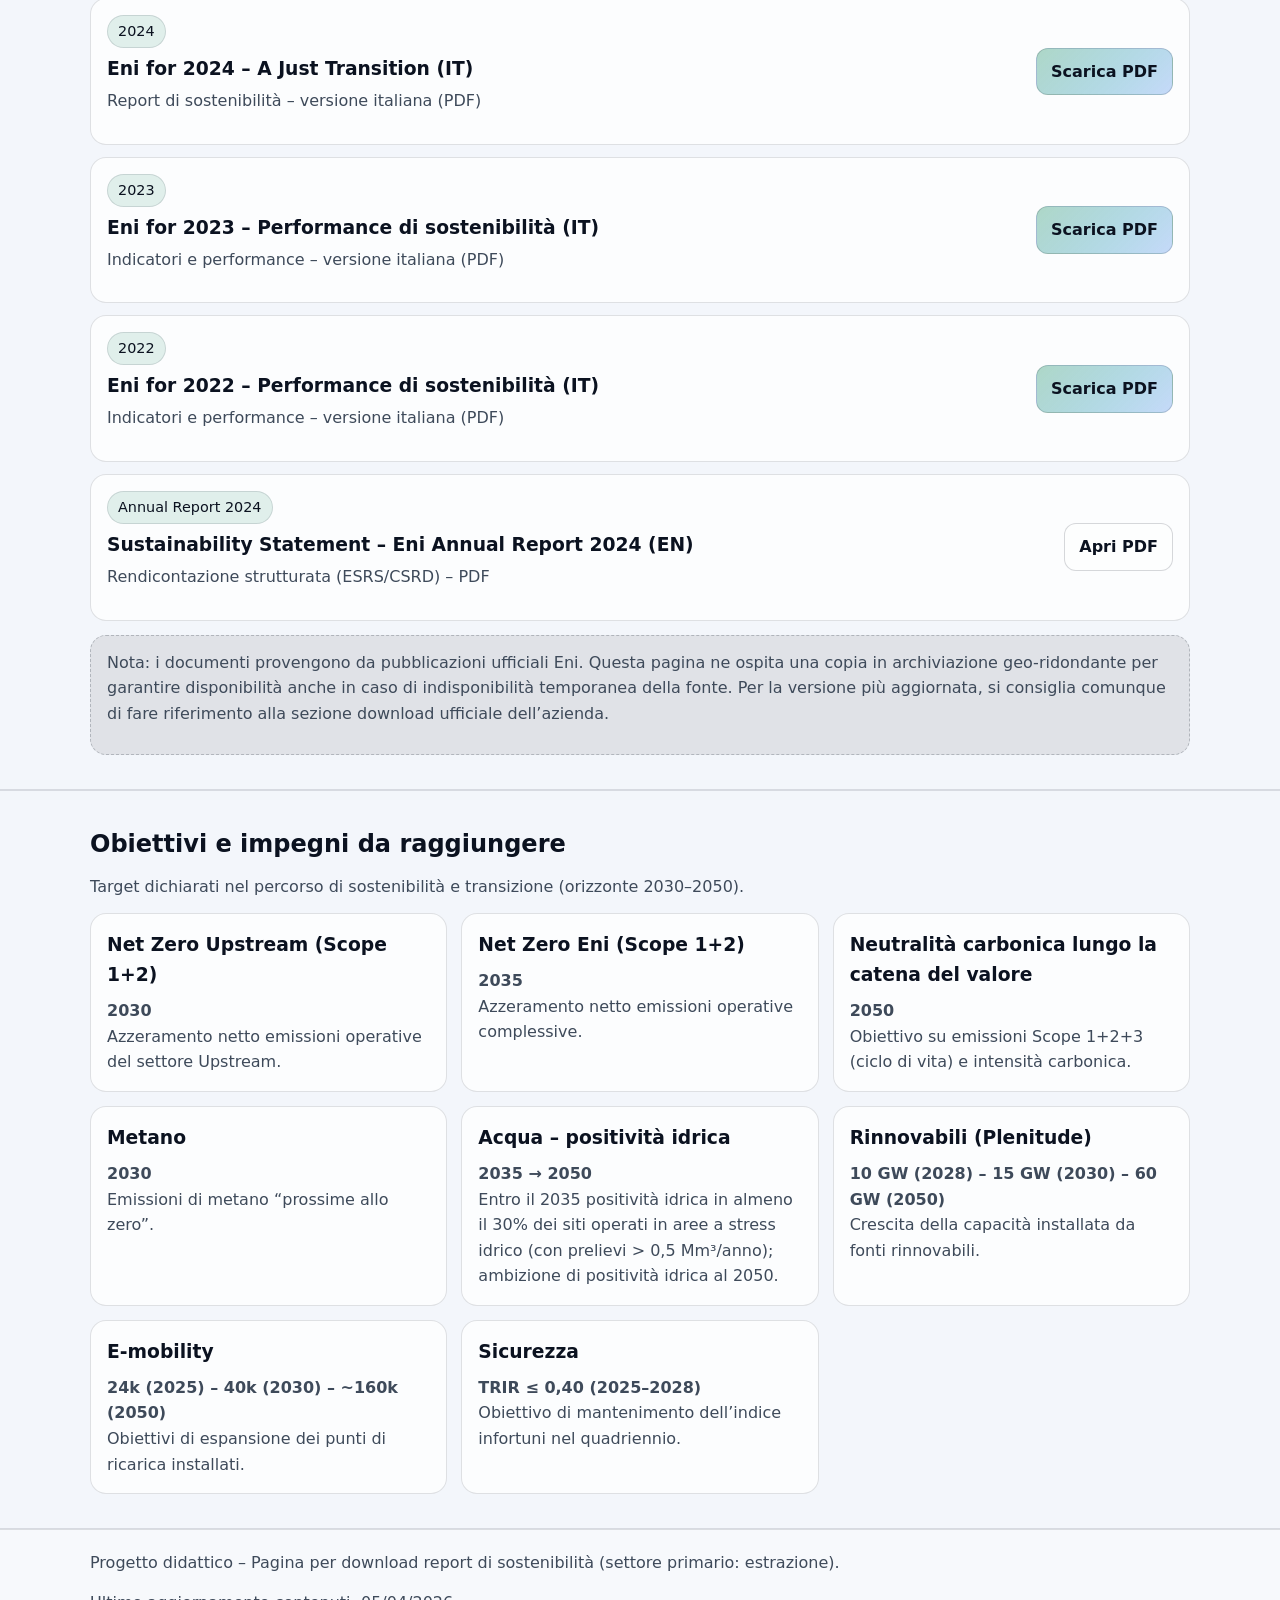
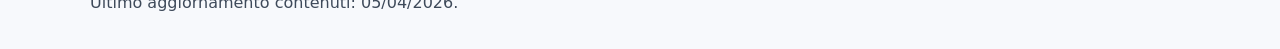
==== commit 8fbcfca9: "Update index.html" ====
--- a/index.html
+++ b/index.html
@@ -90,7 +90,7 @@
     <section id="contesto" class="section section--alt">
       <div class="container">
         <h2 class="section-title">
-          <img class="eni-logo" src="https://sareport.blob.core.windows.net/reports/eni-logo.png" alt="Logo Eni" width="64" height="64" />
+          <img class="eni-logo" src="https://sareport.blob.core.windows.net/reports/eni-logo.png" alt="Logo Eni" width="94" height="94" />
           <span>Chi è Eni</span>
         </h2>
         <p>
--- a/styles.css
+++ b/styles.css
@@ -191,8 +191,8 @@
 
 .eni-logo{
   display: inline-block;
-  width: 64px;
-  height: 64px;
+  width: 94px;
+  height: 94px;
   object-fit: contain;
   border-radius: 8px; /* opzionale */
 }
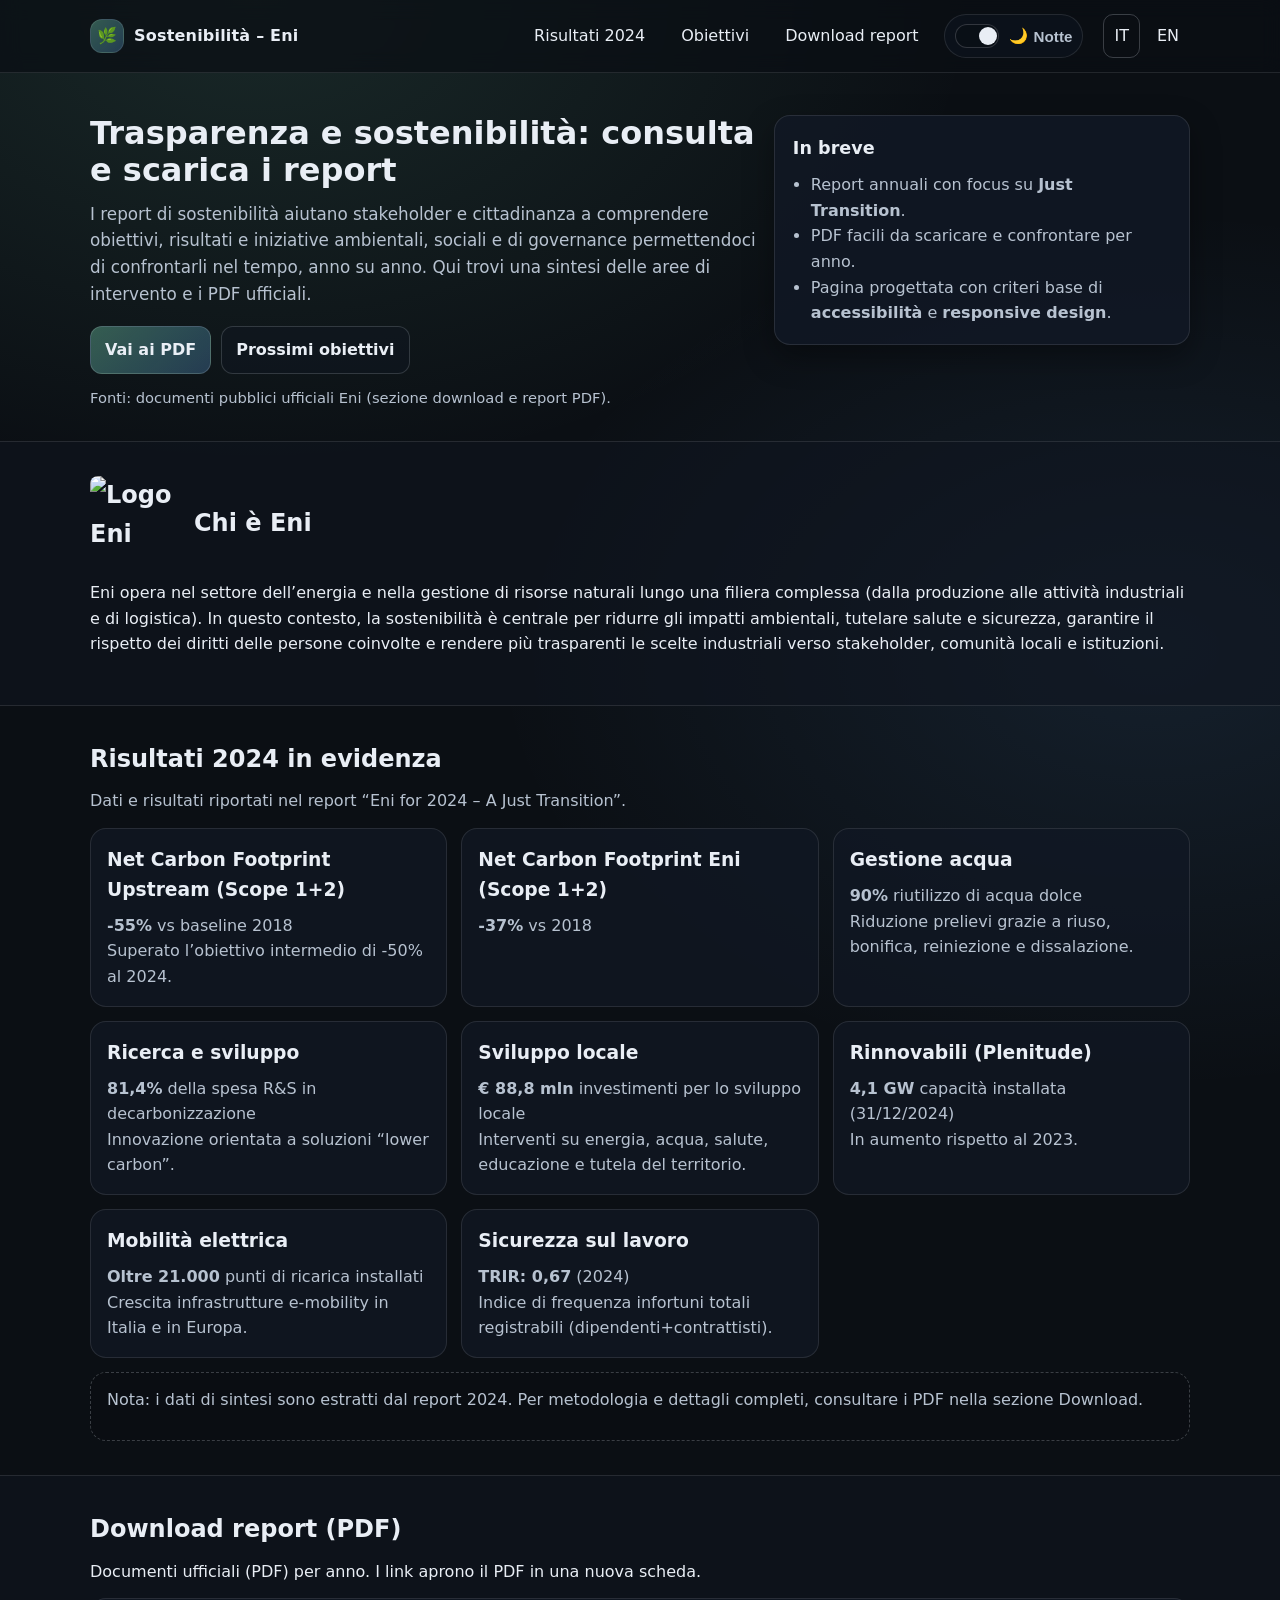
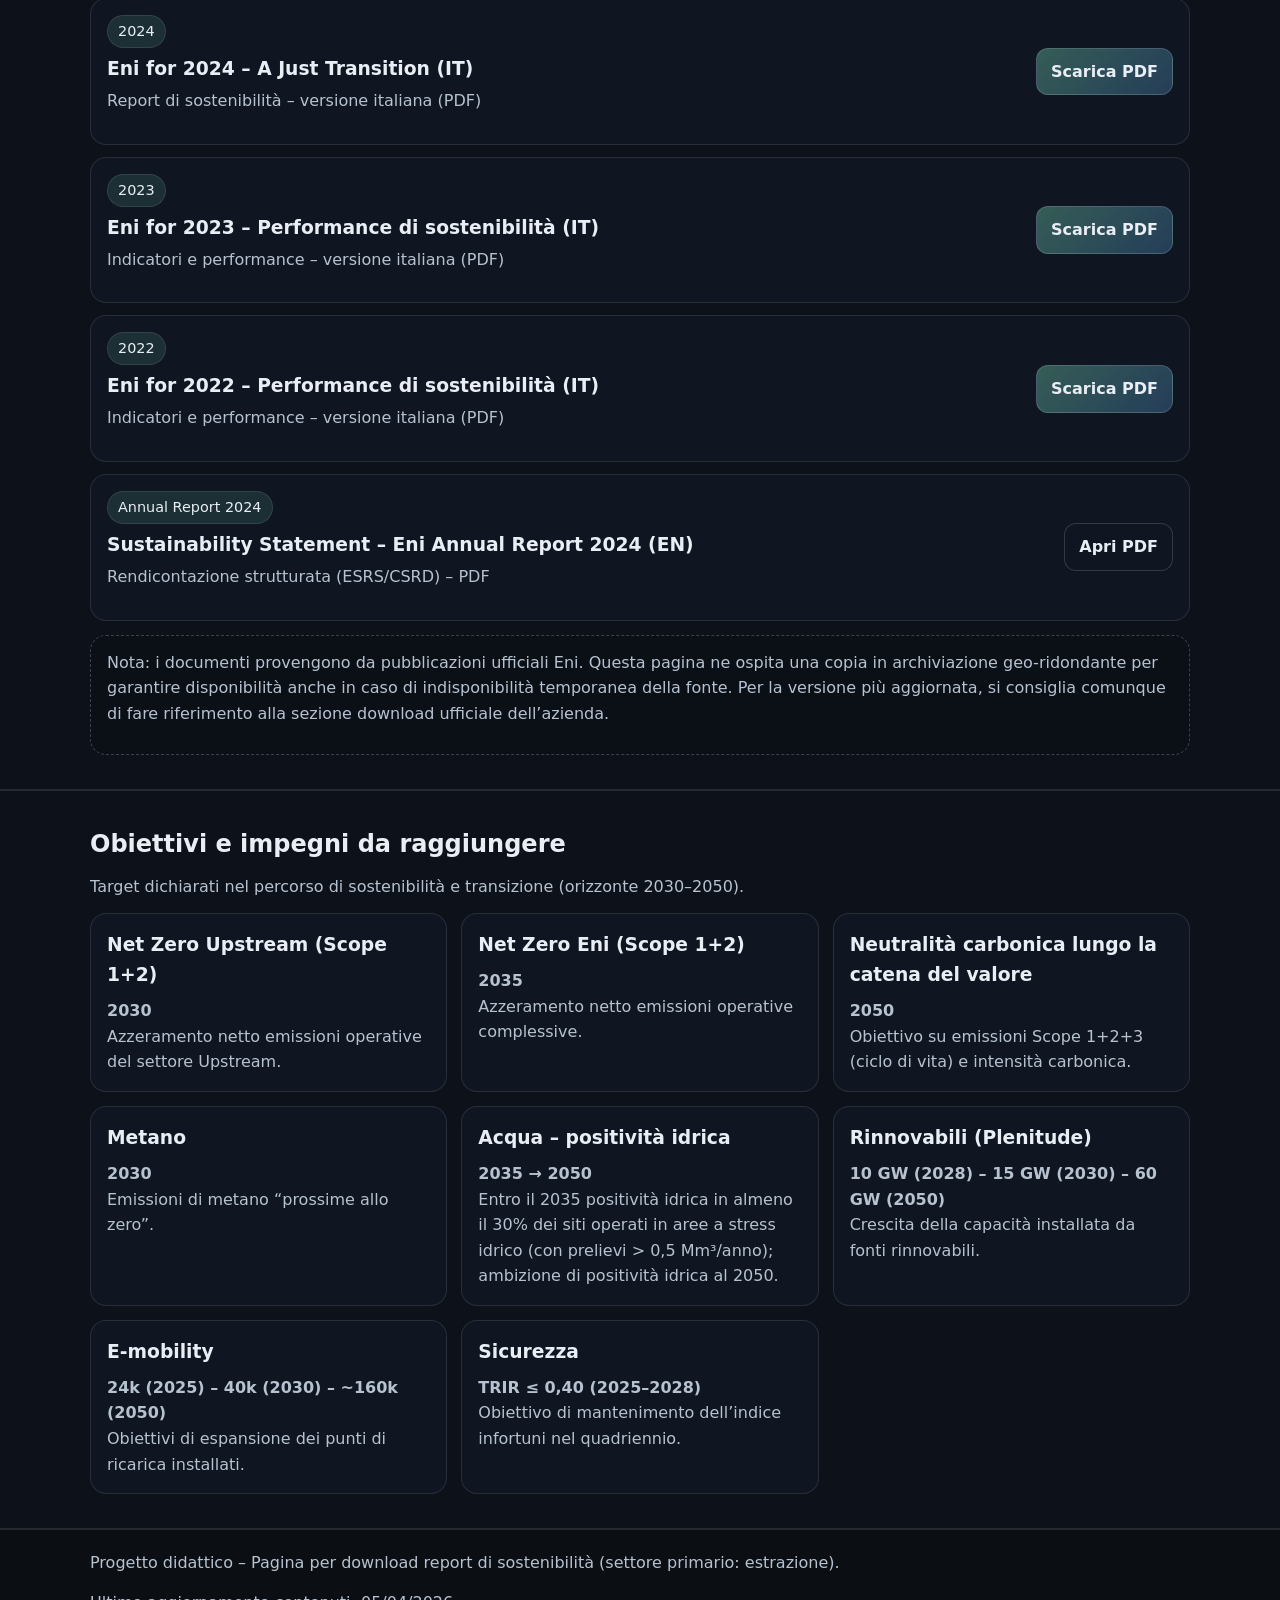
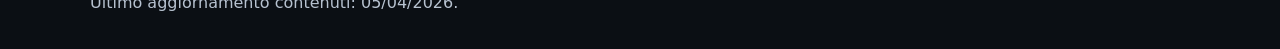
==== commit 9c7841ae: "Update index.html" ====
--- a/index.html
+++ b/index.html
@@ -351,7 +351,7 @@
       }
 
       const saved = localStorage.getItem(STORAGE_KEY);
-      const initial = saved ? saved : (prefersDark() ? "dark" : "light");
+      const initial = saved ? saved : "dark";   // default sempre scuro
       apply(initial);
 
       if (btn) {
